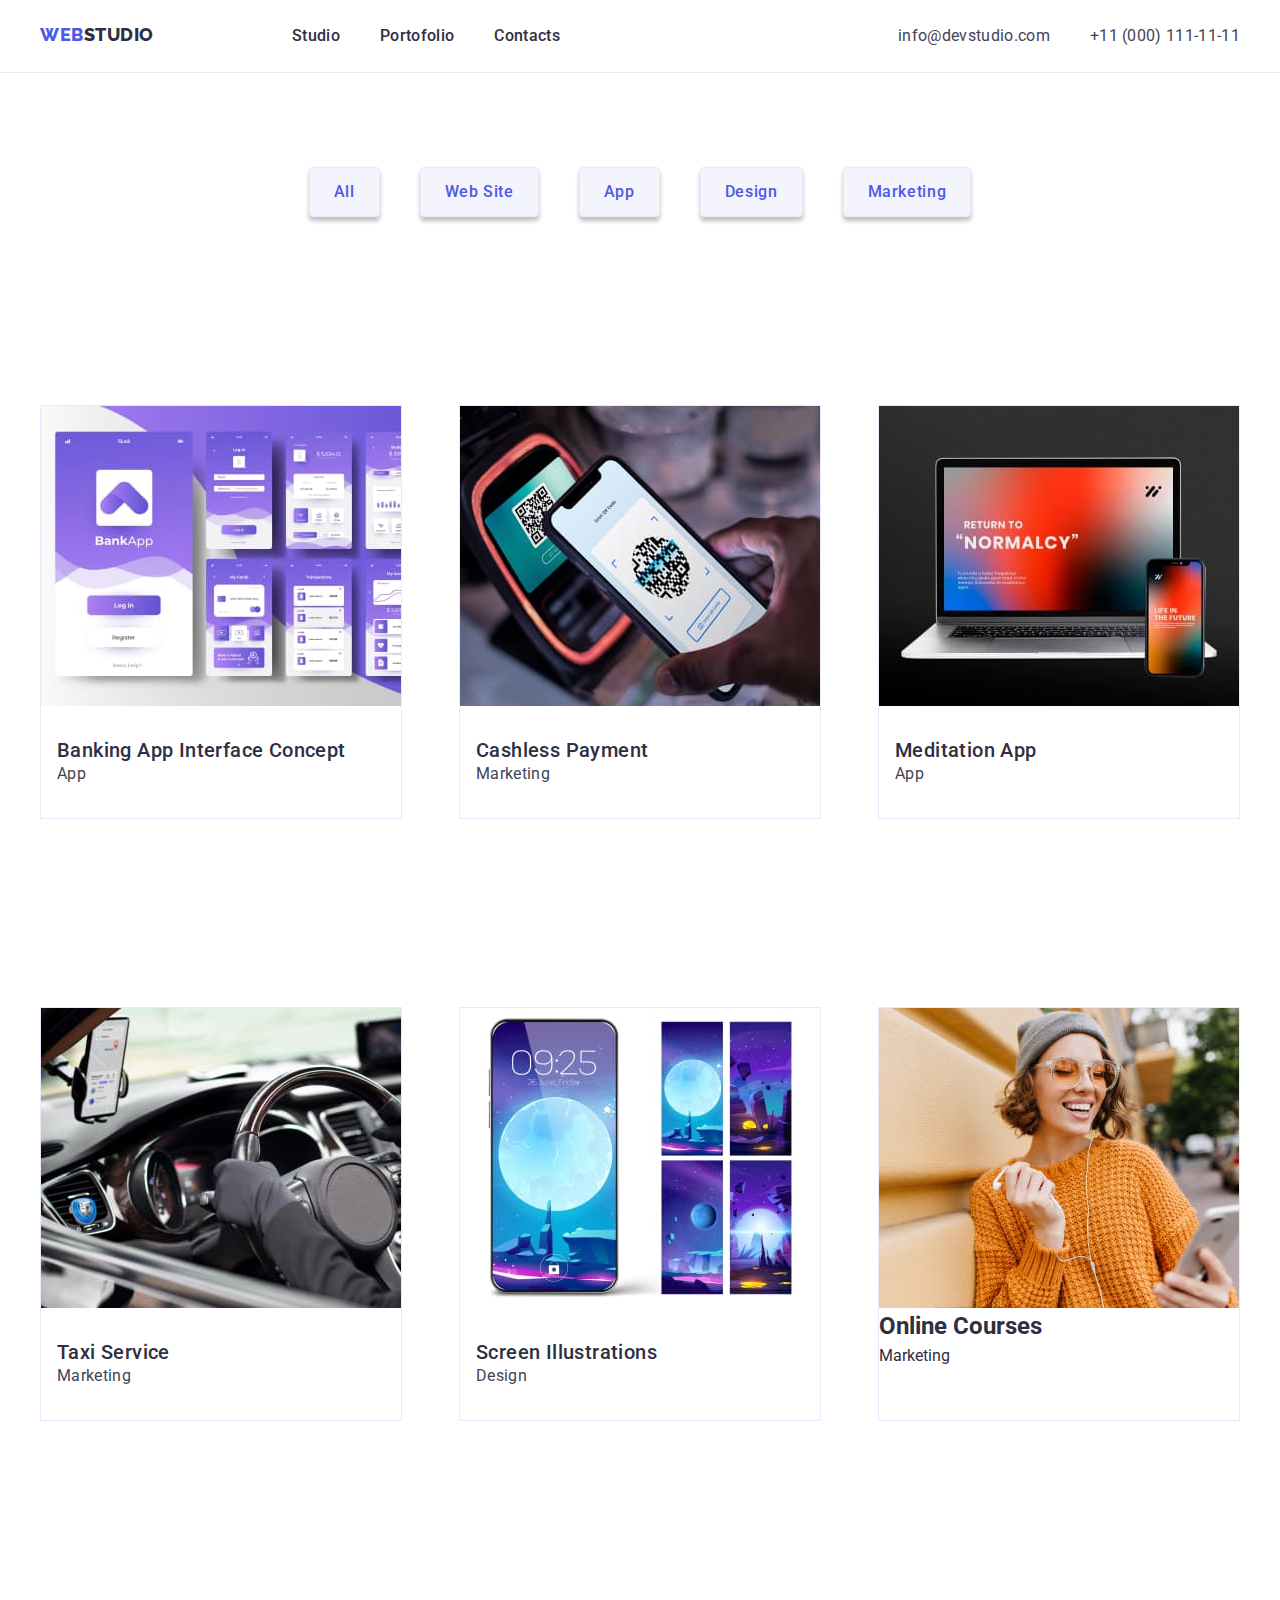
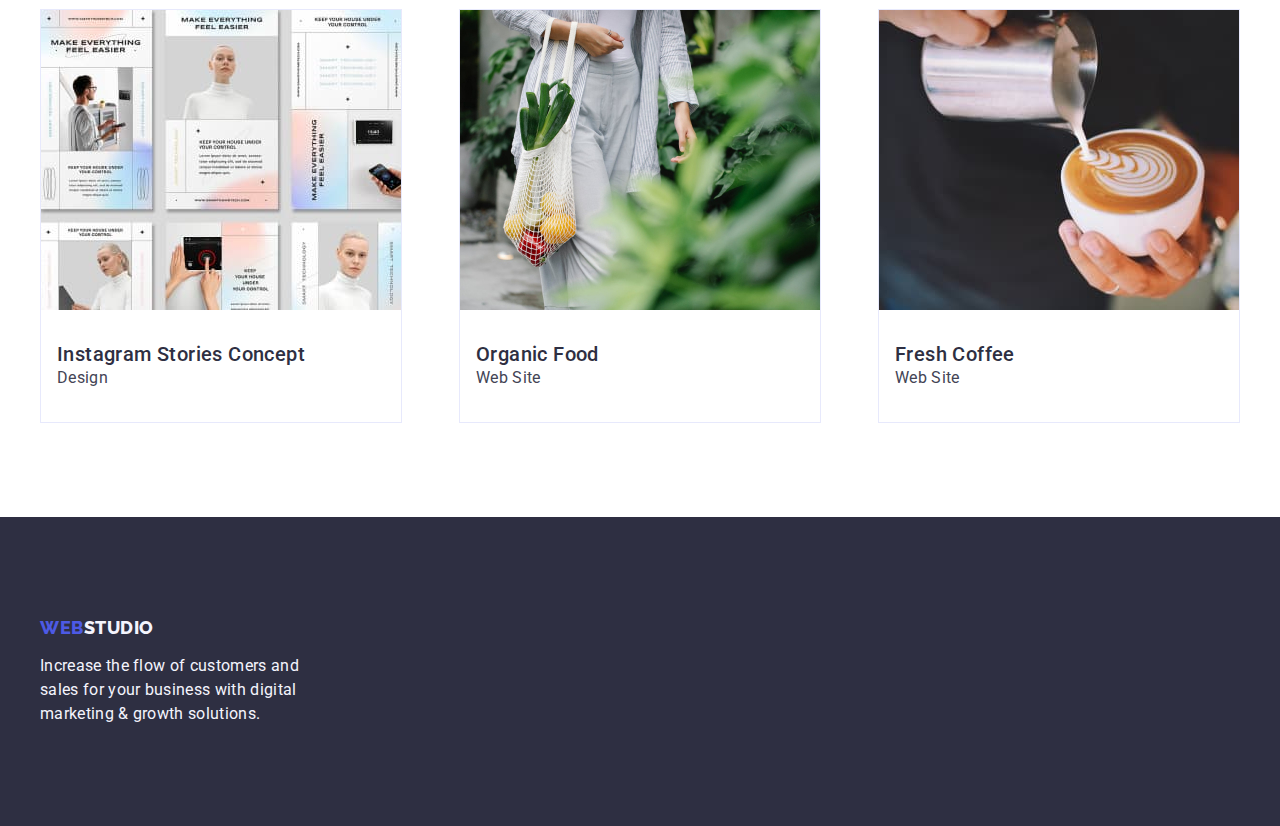
==== portofolio.html @ 8579e593 "tema 4" ====
<!DOCTYPE html>
<html lang="en">
  <head>
    <meta charset="UTF-8" />
    <meta name="viewport" content="width=device-width, initial-scale=1.0" />

    <link rel="preconnect" href="https://fonts.googleapis.com" />
    <link rel="preconnect" href="https://fonts.gstatic.com" crossorigin />
    <link
      href="https://fonts.googleapis.com/css2?family=Raleway:ital,wght@0,100..900;1,100..900&family=Roboto:wght@400;500;700;900&display=swap"
      rel="stylesheet"
    />

    <link
      rel="stylesheet"
      href="https://cdnjs.cloudflare.com/ajax/libs/modern-normalize/1.1.0/modern-normalize.min.css"
    />
    <link rel="stylesheet" href="./css/modern-normalize.css" />
    <link rel="stylesheet" href="./css/portofolio.css" />

    <title>Portofolio</title>
  </head>

  <body>
    <header class="top-line">
      <div class="container top-line-style">
        <a href="index.html" class="logo">WEB</a>
        <nav class="navbar">
          <ul class="navbar-list">
            <li>
              <a class="navbar-list-comp" href="index.html">Studio</a>
            </li>
            <li>
              <a class="navbar-list-comp" href="portofolio.html" target="_blank"
                >Portofolio</a
              >
            </li>
            <li>
              <a class="navbar-list-comp" href="" target="_blank">Contacts</a>
            </li>
          </ul>
        </nav>

        <ul class="contact">
          <li>
            <a href="mailto:info@devstudio.com">info@devstudio.com</a>
          </li>
          <li>
            <a href="tel:+11 (000) 111-11-11">+11 (000) 111-11-11</a>
          </li>
        </ul>
      </div>
    </header>

    <main>
      <!-- sectiune de main -->
      <section class="section">
        <div class="container">
          <ul class="filters-section-list">
            <li>
              <button type="button" class="filters-section-list-button">
                All
              </button>
            </li>
            <li>
              <button type="button" class="filters-section-list-button">
                Web Site
              </button>
            </li>
            <li>
              <button type="button" class="filters-section-list-button">
                App
              </button>
            </li>
            <li>
              <button type="button" class="filters-section-list-button">
                Design
              </button>
            </li>
            <li>
              <button type="button" class="filters-section-list-button">
                Marketing
              </button>
            </li>
          </ul>
        </div>
      </section>

      <li>
        <!-- sectiunea 1 -->
        <section class="section">
          <div class="container">
            <ul class="section-row-list">
              <li class="project-card">
                <img src="./images/portofolio1.jpg" alt="Aplicatie_bancara" />
                <div class="project-card-info">
                  <h2>Banking App Interface Concept</h2>
                  <span>App</span>
                </div>
              </li>
              <li class="project-card">
                <img src="./images/portofolio2.jpg" alt="Plata_card" />
                <div class="project-card-info">
                  <h2>Cashless Payment</h2>
                  <span>Marketing</span>
                </div>
              </li>
              <li class="project-card">
                <img
                  src="./images/portofolio3.jpg"
                  alt="Aplicatie_de_meditat"
                />
                <div class="project-card-info">
                  <h2>Meditation App</h2>
                  <span>App</span>
                </div>
              </li>
            </ul>
          </div>
        </section>
      </li>
      <li>
        <!-- sectiunea 2 -->
        <section class="section">
          <div class="container">
            <ul class="section-row-list">
              <li class="project-card">
                <img src="./images/portofolio4.jpg" alt="Serviciu_taxi" />
                <div class="project-card-info">
                  <h2>Taxi Service</h2>
                  <span>Marketing</span>
                </div>
              </li>
              <li class="project-card">
                <img src="./images/portofolio5.jpg" alt="Ilustratii_telefon" />
                <div class="project-card-info">
                  <h2>Screen Illustrations</h2>
                  <span>Design</span>
                </div>
              </li>
              <li class="project-card">
                <img src="./images/portofolio6.jpg" alt="Online Courses" />
                <div class="Cursuri_online">
                  <h2>Online Courses</h2>
                  <span>Marketing</span>
                </div>
              </li>
            </ul>
          </div>
        </section>
      </li>
      <li>
        <!-- sectiunea 3 -->
        <section class="section">
          <div class="container">
            <ul class="section-row-list">
              <li class="project-card">
                <img src="./images/portofolio7.jpg" alt="Instagram_stories" />
                <div class="project-card-info">
                  <h2>Instagram Stories Concept</h2>
                  <span>Design</span>
                </div>
              </li>
              <li class="project-card">
                <img src="./images/portofolio8.jpg" alt="Organic_food" />
                <div class="project-card-info">
                  <h2>Organic Food</h2>
                  <span>Web Site</span>
                </div>
              </li>
              <li class="project-card">
                <img src="./images/portofolio9.jpg" alt="Ceasca_cafea" />
                <div class="project-card-info">
                  <h2>Fresh Coffee</h2>
                  <span>Web Site</span>
                </div>
              </li>
            </ul>
          </div>
        </section>
      </li>
    </main>

    <footer class="footer-section">
      <div class="container">
        <div class="footer-section-style">
          <a class="footer-logo" href="index.html" rel="noopener noreferrer"
            >WEB</a
          >
          <p>
            Increase the flow of customers and sales for your business with
            digital marketing & growth solutions.
          </p>
        </div>
      </div>
    </footer>
  </body>
</html>
---- css/portofolio.css ----
@import url("./style.css");

.filters-section-list {
	display: flex;
	justify-content: center;
	align-items: center;
	gap: 40px;
	white-space: nowrap;
}

.filters-section-list-button {
	padding: 12px 24px;
	border: 1px solid var(--cornflower);
	border-radius: 4px;
	box-shadow: 0 4px 4px 0 rgba(0, 0, 0, 0.25);
	background: var(--cloud);
	font-weight: 500;
	font-size: 16px;
	line-height: 1.5;
	letter-spacing: 0.04em;
	text-align: center;
	color: var(--iris);
}

.filters-section-list-button:hover {
	color: var(--white);
	background: var(--ocean);
	cursor: pointer;
}

.section-row-list {
	display: flex;
	justify-content: space-between;
}

.project-card {
	border: 1px solid var(--cornflower);
	background: var(--white);
}

.project-card-info {
	display: flex;
	flex-direction: column;
	margin: 32px 0 32px 16px;
}

.project-card-info h2 {
	font-weight: 500;
	font-size: 20px;
	line-height: 1.2;
	letter-spacing: 0.02em;
	color: var(--navy-blue);
}

.project-card-info span {
	font-size: 16px;
	line-height: 1.5;
	letter-spacing: 0.02em;
	color: var(--slate);
}
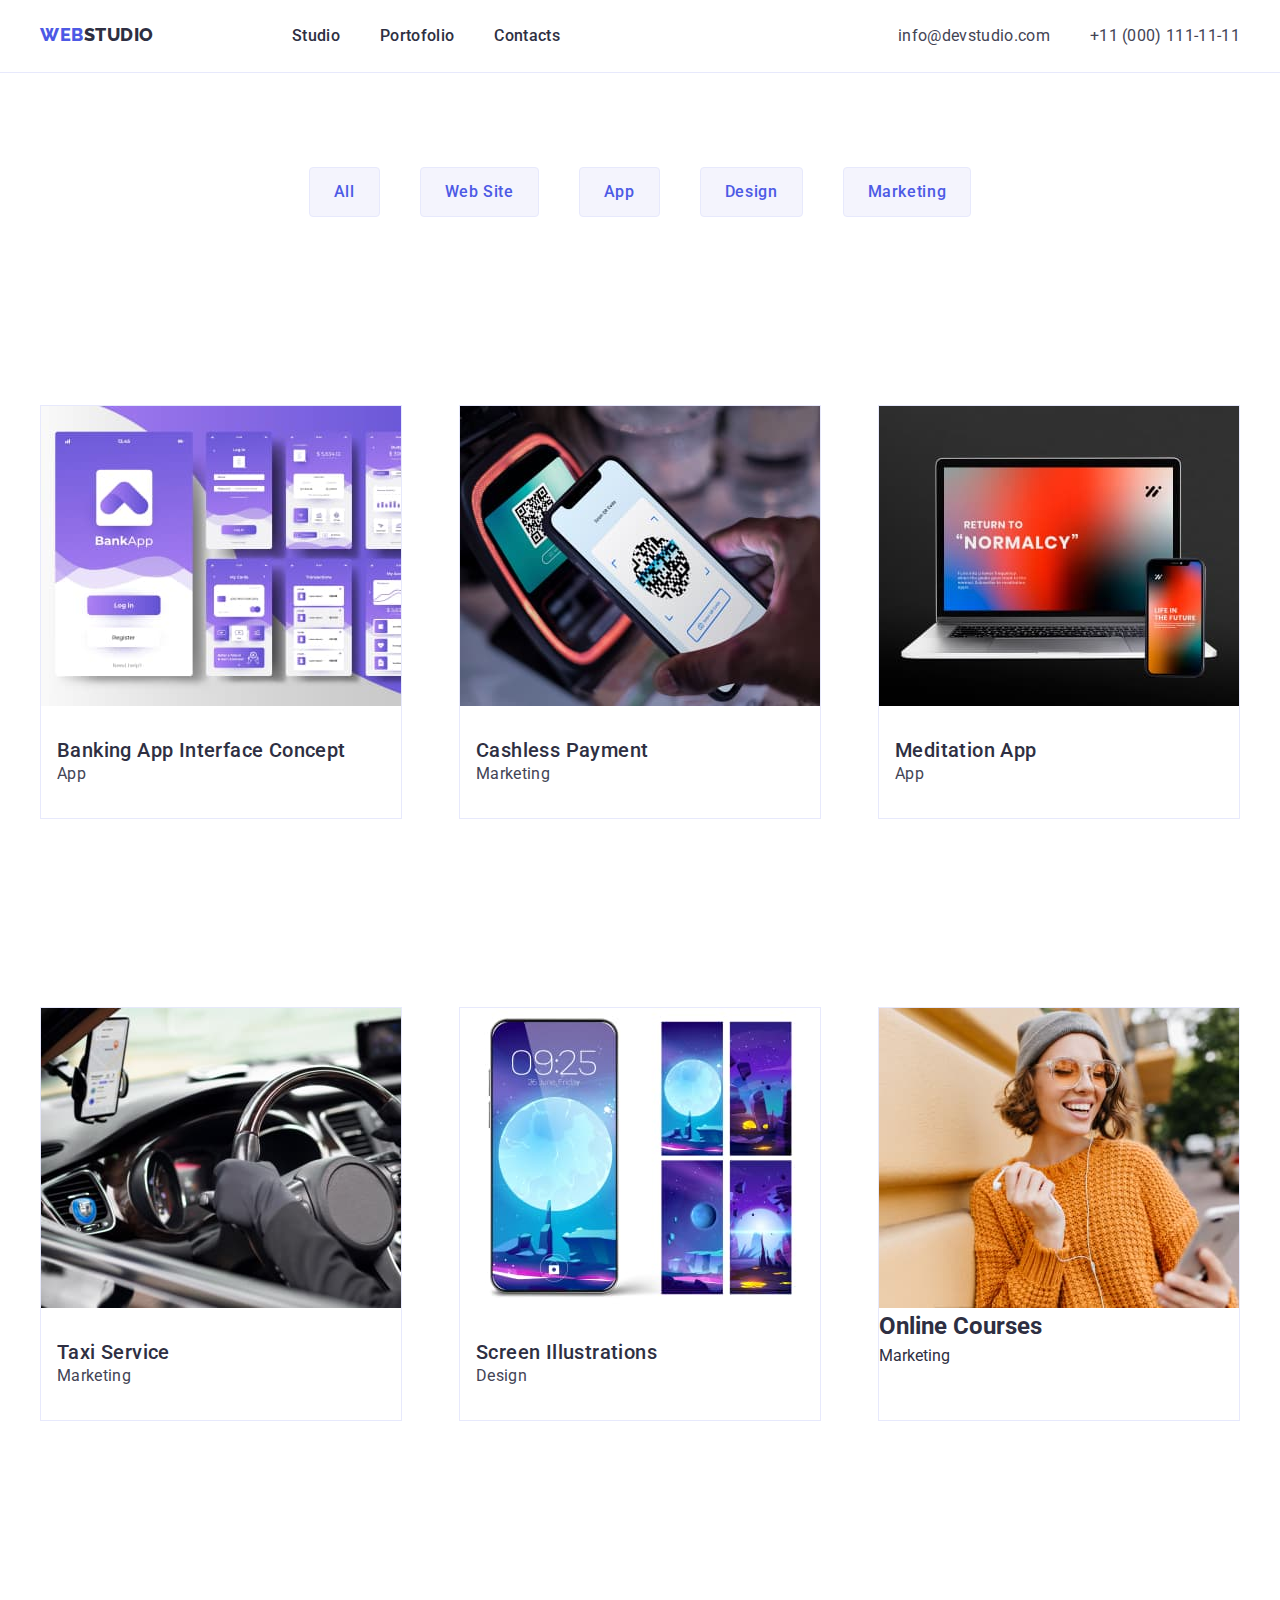
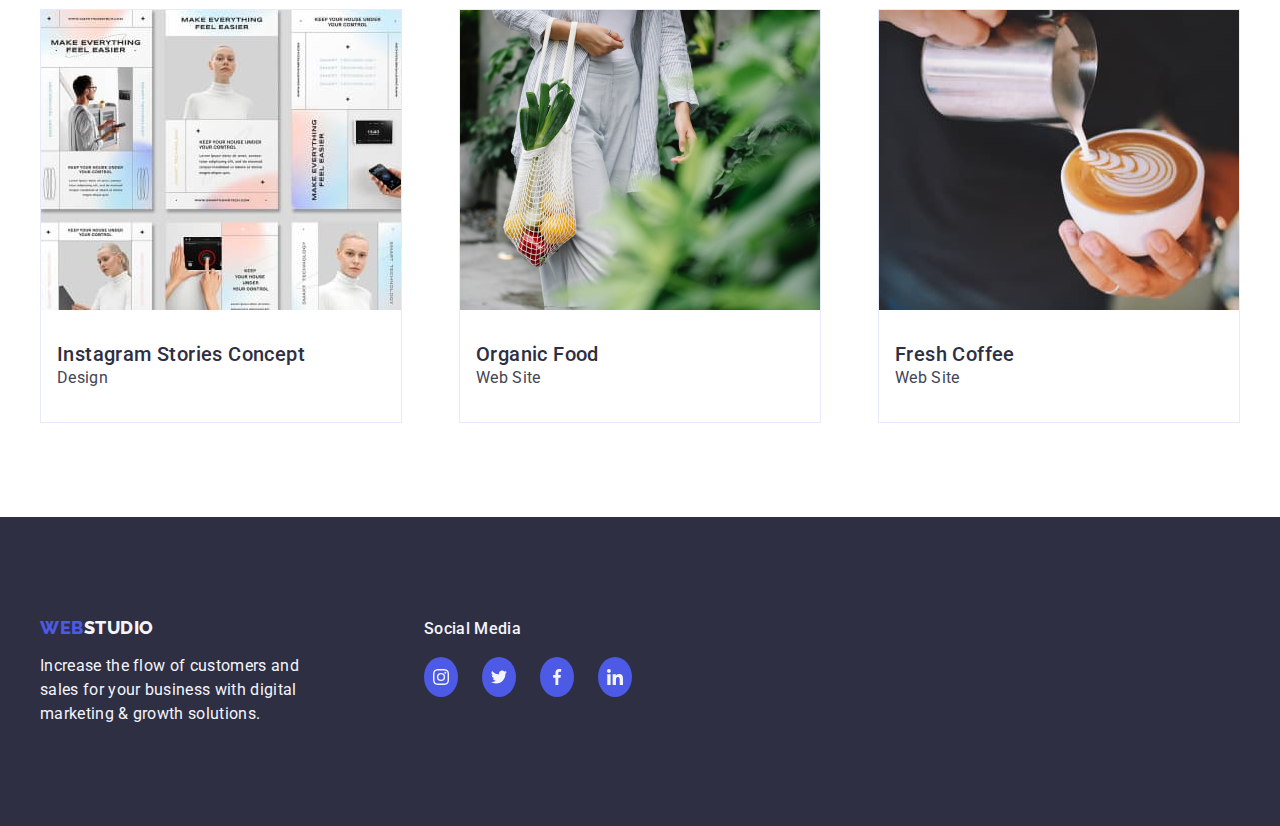
==== commit 1269ca21: "comit-update" ====
--- a/portofolio.html
+++ b/portofolio.html
@@ -22,8 +22,8 @@
   </head>
 
   <body>
-    <header class="top-line">
-      <div class="container top-line-style">
+    <header class="header-line">
+      <div class="container header-line-style">
         <a href="index.html" class="logo">WEB</a>
         <nav class="navbar">
           <ul class="navbar-list">
@@ -183,14 +183,57 @@
 
     <footer class="footer-section">
       <div class="container">
-        <div class="footer-section-style">
-          <a class="footer-logo" href="index.html" rel="noopener noreferrer"
-            >WEB</a
-          >
-          <p>
-            Increase the flow of customers and sales for your business with
-            digital marketing & growth solutions.
-          </p>
+        <div class="total">
+          <div class="footer-section-style">
+            <a class="footer-logo" href="index.html" rel="noopener noreferrer"
+              >WEB</a
+            >
+            <p>
+              Increase the flow of customers and sales for your business with
+              digital marketing & growth solutions.
+            </p>
+          </div>
+          <div class="social-media">
+            <h3>Social Media</h3>
+            <div class="icons-list">
+              <a
+                href="https://www.instagram.com/"
+                target="_blank"
+                arial-label="instagram-link"
+                class="icon"
+                ><svg>
+                  <use href="./images/symbol-defs.svg#icon-instagram"></use>
+                </svg>
+              </a>
+              <a
+                href="https://www.twitter.com/"
+                target="_blank"
+                arial-label="instagram-link"
+                class="icon"
+                ><svg>
+                  <use href="./images/symbol-defs.svg#icon-twitter"></use>
+                </svg>
+              </a>
+              <a
+                href="https://www.facebook.com/"
+                target="_blank"
+                arial-label="instagram-link"
+                class="icon"
+                ><svg>
+                  <use href="./images/symbol-defs.svg#icon-facebook"></use>
+                </svg>
+              </a>
+              <a
+                href="https://www.linkedin.com/"
+                target="_blank"
+                arial-label="instagram-link"
+                class="icon"
+                ><svg>
+                  <use href="./images/symbol-defs.svg#icon-linkedin"></use>
+                </svg>
+              </a>
+            </div>
+          </div>
         </div>
       </div>
     </footer>
--- a/css/portofolio.css
+++ b/css/portofolio.css
@@ -12,7 +12,6 @@
 	padding: 12px 24px;
 	border: 1px solid var(--cornflower);
 	border-radius: 4px;
-	box-shadow: 0 4px 4px 0 rgba(0, 0, 0, 0.25);
 	background: var(--cloud);
 	font-weight: 500;
 	font-size: 16px;
@@ -25,6 +24,7 @@
 .filters-section-list-button:hover {
 	color: var(--white);
 	background: var(--ocean);
+	box-shadow: 0 2px 2px 0 rgba(0, 0, 0, 0.12), 0 2px 1px 0 rgba(0, 0, 0, 0.08), 0 3px 1px 0 rgba(0, 0, 0, 0.1);
 	cursor: pointer;
 }
 
@@ -32,7 +32,9 @@
 	display: flex;
 	justify-content: space-between;
 }
-
+.project-card:hover{
+	box-shadow: 0 2px 1px 0 rgba(46, 47, 66, 0.08), 0 1px 1px 0 rgba(46, 47, 66, 0.16), 0 1px 6px 0 rgba(46, 47, 66, 0.08);
+}
 .project-card {
 	border: 1px solid var(--cornflower);
 	background: var(--white);
@@ -57,4 +59,34 @@
 	line-height: 1.5;
 	letter-spacing: 0.02em;
 	color: var(--slate);
+}
+
+.icons-list {
+	display: flex;
+	justify-content: center;
+	gap: 24px;
+	margin-bottom: 32px;
+}
+
+.icons-list .icon svg{
+	width: 16px;
+	height: 16px;
+}
+
+.icons-list .icon {
+	width: 40px;
+	height: 40px;
+	background-color: var(--icons-background);
+	border-radius: 50%;
+	display: flex;
+	justify-content: center;
+	align-items: center;
+}
+
+.social-media .icon-list {
+	display: flex;
+	flex: column;
+}
+.social-media h3{
+	margin-bottom: 16px;
 }